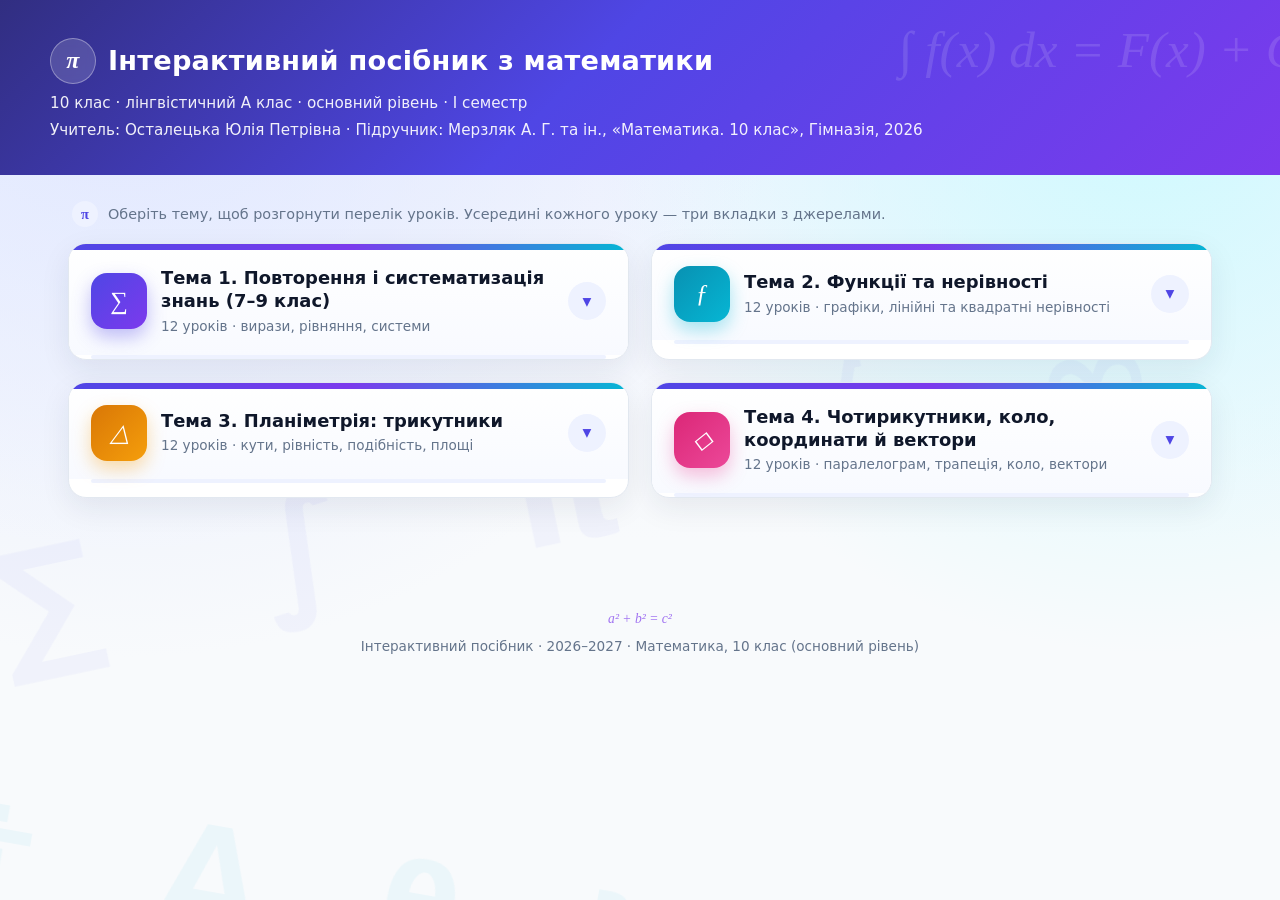
==== index.html @ 5ad41b68 "Update print statement from 'Hello' to 'Goodbye'" ====
<!DOCTYPE html>
<html lang="uk">
<head>
<meta charset="UTF-8">
<meta name="viewport" content="width=device-width, initial-scale=1.0">
<title>Інтерактивний посібник з математики — 10 клас</title>
<style>
  :root{
    --bg1:#eef2ff; --bg2:#f8fafc;
    --card:#ffffff; --ink:#0f172a; --muted:#64748b;
    --accent:#4f46e5; --accent-2:#7c3aed; --accent-3:#06b6d4;
    --soft:#eef2ff; --line:#e2e8f0;
    --ok:#16a34a; --warn:#f59e0b;
    --shadow:0 10px 30px rgba(30,41,59,.08);
    --shadow-lg:0 20px 45px rgba(79,70,229,.18);
    --radius:18px;
  }
  *{box-sizing:border-box}
  html{scroll-behavior:smooth}
  body{
    margin:0;
    font-family: system-ui, -apple-system, "Segoe UI", Roboto, Arial, sans-serif;
    color:var(--ink); line-height:1.55;
    background:
      radial-gradient(circle at 10% 0%, #e0e7ff 0%, transparent 45%),
      radial-gradient(circle at 90% 10%, #cffafe 0%, transparent 40%),
      linear-gradient(180deg, var(--bg1), var(--bg2) 60%);
    background-attachment:fixed;
    min-height:100vh;
  }
  /* Декоративні математичні символи на фоні */
  body::before, body::after{
    content:"∑ ∫ π √ ∞ ≈ ≠ ± × ÷ Δ θ λ μ σ φ";
    position:fixed; font-size:9rem; font-weight:900;
    color:rgba(79,70,229,.045);
    pointer-events:none; z-index:0; white-space:nowrap;
    letter-spacing:.4em;
  }
  body::before{top:6%; left:-4%; transform:rotate(-12deg)}
  body::after{bottom:4%; right:-6%; transform:rotate(10deg); font-size:7rem; color:rgba(6,182,212,.05)}

  /* ===== Header ===== */
  header.top{
    position:relative; z-index:1;
    background:linear-gradient(135deg,#312e81 0%, #4f46e5 45%, #7c3aed 100%);
    color:#fff; padding:38px 22px 30px; overflow:hidden;
  }
  header.top::before{
    content:"∫ f(x) dx = F(x) + C";
    position:absolute; right:-20px; top:10px;
    font-family:"Cambria Math","Times New Roman",serif;
    font-size:3.2rem; font-style:italic; opacity:.12;
    pointer-events:none;
  }
  header.top .inner{max-width:1180px; margin:0 auto}
  header.top h1{
    margin:0 0 8px; font-size:1.7rem; letter-spacing:.2px;
    display:flex; align-items:center; gap:12px; flex-wrap:wrap;
  }
  header.top h1 .pi-badge{
    display:inline-grid; place-items:center;
    width:46px; height:46px; border-radius:50%;
    background:rgba(255,255,255,.15); border:1px solid rgba(255,255,255,.35);
    font-family:"Cambria Math",serif; font-style:italic; font-size:1.5rem;
    backdrop-filter:blur(4px);
  }
  header.top p{margin:3px 0; opacity:.92; font-size:.95rem}

  /* ===== Main layout ===== */
  main{position:relative; z-index:1; max-width:1180px; margin:26px auto; padding:0 18px 60px}

  .section-hint{
    display:flex; align-items:center; gap:10px;
    font-size:.9rem; color:var(--muted); margin:0 0 16px 4px;
  }
  .section-hint::before{
    content:"π"; display:inline-grid; place-items:center;
    width:26px; height:26px; border-radius:50%;
    background:var(--soft); color:var(--accent); font-weight:800;
    font-family:"Cambria Math",serif;
  }

  /* ===== Topic cards ===== */
  .topics{display:grid; gap:22px; grid-template-columns:1fr}
  @media(min-width:860px){ .topics{grid-template-columns:1fr 1fr} }

  .topic{
    background:var(--card); border-radius:var(--radius);
    box-shadow:var(--shadow); border:1px solid var(--line);
    overflow:hidden; position:relative;
    transition:transform .25s ease, box-shadow .25s ease;
  }
  .topic:hover{transform:translateY(-3px); box-shadow:var(--shadow-lg)}
  .topic::before{
    content:""; position:absolute; inset:0 0 auto 0; height:6px;
    background:linear-gradient(90deg,var(--accent),var(--accent-2),var(--accent-3));
  }

  .topic-head{
    display:flex; align-items:center; gap:14px;
    padding:22px 22px 18px; cursor:pointer; user-select:none;
    background:linear-gradient(180deg,#ffffff,#f8faff);
  }
  .topic-icon{
    flex:0 0 56px; height:56px; border-radius:16px;
    display:grid; place-items:center; font-size:1.55rem;
    color:#fff; font-family:"Cambria Math",serif; font-style:italic;
    background:linear-gradient(135deg,var(--accent),var(--accent-2));
    box-shadow:0 8px 18px rgba(79,70,229,.35);
  }
  .topic:nth-child(2) .topic-icon{background:linear-gradient(135deg,#0891b2,#06b6d4); box-shadow:0 8px 18px rgba(6,182,212,.35)}
  .topic:nth-child(3) .topic-icon{background:linear-gradient(135deg,#d97706,#f59e0b); box-shadow:0 8px 18px rgba(245,158,11,.35)}
  .topic:nth-child(4) .topic-icon{background:linear-gradient(135deg,#db2777,#ec4899); box-shadow:0 8px 18px rgba(236,72,153,.35)}

  .topic-meta{flex:1; min-width:0}
  .topic-meta h2{margin:0; font-size:1.12rem; line-height:1.3}
  .topic-meta .sub{color:var(--muted); font-size:.85rem; margin-top:3px}
  .topic-toggle{
    flex:0 0 auto; width:38px; height:38px; border-radius:50%;
    display:grid; place-items:center; color:var(--accent);
    background:var(--soft); font-size:1.1rem; font-weight:800;
    transition:transform .3s ease, background .3s ease;
  }
  .topic.open .topic-toggle{transform:rotate(180deg); background:#ddd6fe}

  /* Progress-ish bar */
  .topic-bar{
    height:4px; background:#eef2ff; margin:0 22px;
    border-radius:999px; overflow:hidden;
  }
  .topic-bar span{
    display:block; height:100%; width:0;
    background:linear-gradient(90deg,var(--accent),var(--accent-2));
    border-radius:999px; transition:width .5s ease;
  }

  /* Lessons inside */
  .lessons{
    display:none; padding:14px 14px 18px;
  }
  .topic.open .lessons{display:block; animation:slideDown .35s ease}
  @keyframes slideDown{from{opacity:0; transform:translateY(-8px)} to{opacity:1; transform:none}}

  .lesson-link{
    display:flex; align-items:center; gap:12px;
    padding:11px 14px; border-radius:12px; cursor:pointer;
    color:var(--ink); text-decoration:none; font-size:.93rem;
    border:1px solid transparent; transition:all .18s ease;
  }
  .lesson-link:hover{background:var(--soft); border-color:#c7d2fe}
  .lesson-link .num{
    flex:0 0 28px; height:28px; border-radius:8px;
    display:grid; place-items:center; font-size:.78rem; font-weight:800;
    color:#fff; background:linear-gradient(135deg,var(--accent),var(--accent-2));
  }
  .lesson-link.control .num{background:linear-gradient(135deg,#dc2626,#f97316)}
  .lesson-link.control{font-weight:600}
  .lesson-link .tag{
    margin-left:auto; font-size:.7rem; font-weight:700;
    padding:2px 8px; border-radius:999px; color:#92400e;
    background:#fef3c7; white-space:nowrap;
  }

  /* ===== Lesson view ===== */
  .lesson-view{display:none; animation:fade .3s ease}
  .lesson-view.active{display:block}
  @keyframes fade{from{opacity:0; transform:translateY(10px)} to{opacity:1; transform:none}}

  .back-btn{
    display:inline-flex; align-items:center; gap:8px;
    background:#fff; border:1px solid var(--line); color:var(--accent);
    padding:9px 16px; border-radius:12px; cursor:pointer; font-weight:600;
    font-size:.9rem; box-shadow:var(--shadow); margin-bottom:16px;
    transition:all .18s ease;
  }
  .back-btn:hover{background:var(--soft); border-color:#c7d2fe; transform:translateX(-2px)}

  .lesson-card{
    background:var(--card); border-radius:var(--radius);
    box-shadow:var(--shadow); border:1px solid var(--line);
    padding:24px; position:relative; overflow:hidden;
  }
  .lesson-card::after{
    content:"∴";
    position:absolute; right:18px; top:8px; font-size:3.4rem;
    color:rgba(79,70,229,.06); font-family:"Cambria Math",serif;
    pointer-events:none;
  }
  .lesson-card h2{margin:0 0 4px; font-size:1.35rem}
  .badge{
    display:inline-block; background:var(--soft); color:var(--accent-2);
    font-size:.78rem; font-weight:700; padding:3px 10px; border-radius:999px;
    margin-bottom:14px; border:1px solid #e0e7ff;
  }

  /* Tabs */
  .tabs{
    display:flex; gap:6px; flex-wrap:wrap; margin:8px 0 20px;
    border-bottom:2px solid var(--line); padding-bottom:0;
  }
  .tab-btn{
    background:transparent; border:none; cursor:pointer;
    padding:11px 14px; font-size:.9rem; font-weight:700;
    color:var(--muted); border-radius:10px 10px 0 0;
    position:relative; top:2px; transition:all .18s ease;
    display:inline-flex; align-items:center; gap:6px;
  }
  .tab-btn:hover{color:var(--accent-2); background:#f5f7ff}
  .tab-btn.active{
    color:var(--accent-2); background:#fff; border-bottom:3px solid var(--accent);
  }
  .tab-panel{display:none}
  .tab-panel.active{display:block; animation:fade .22s ease}

  /* Content */
  .panel h3{margin:18px 0 8px; color:var(--accent-2); font-size:1.05rem}
  .panel ul{margin:8px 0 8px 20px}
  .panel li{margin:4px 0}
  .formula{
    background:linear-gradient(180deg,#f8faff,#eef2ff);
    border-left:4px solid var(--accent); padding:11px 15px;
    border-radius:10px; margin:10px 0; overflow-x:auto;
    font-family:"Cambria Math","Times New Roman",serif;
    font-size:1.08rem;
  }
  .task{
    background:#fbfdff; border:1px solid var(--line); border-radius:12px;
    padding:14px 16px; margin:12px 0; transition:border-color .18s ease;
  }
  .task:hover{border-color:#c7d2fe}
  .task .q{font-weight:600}
  details{
    margin-top:10px; background:#f0fdf4; border:1px solid #bbf7d0;
    border-radius:10px; padding:10px 14px;
  }
  details summary{
    cursor:pointer; font-weight:700; color:var(--ok);
    user-select:none; list-style:none; display:flex; align-items:center; gap:6px;
  }
  details summary::-webkit-details-marker{display:none}
  details summary::before{
    content:"▸"; display:inline-block; transition:transform .2s;
  }
  details[open] summary::before{transform:rotate(90deg)}
  details .solution{margin-top:8px; color:#14532d; font-size:.96rem}
  .source{
    margin-top:16px; padding:10px 14px; border-left:4px solid var(--warn);
    background:#fffbeb; border-radius:8px; font-size:.87rem; color:#78350f;
  }
  .source strong{color:#92400e}
  .source::before{content:"📚 "}

  /* Footer */
  footer{
    position:relative; z-index:1; text-align:center;
    color:var(--muted); font-size:.85rem; padding:24px 16px 40px;
  }
  footer .fx{
    font-family:"Cambria Math",serif; font-style:italic;
    color:var(--accent-2); opacity:.7; display:block; margin-bottom:6px;
  }

  @media print{
    .tabs, .back-btn, footer, header.top .pi-badge{display:none}
    .topic.open .lessons{display:block}
    .lesson-view{display:block !important}
    .tab-panel{display:block !important}
    .lesson-card{box-shadow:none; page-break-after:always}
  }
</style>
</head>
<body>

<header class="top">
  <div class="inner">
    <h1><span class="pi-badge">π</span> Інтерактивний посібник з математики</h1>
    <p>10 клас · лінгвістичний А клас · основний рівень · I семестр</p>
    <p>Учитель: Осталецька Юлія Петрівна · Підручник: Мерзляк А. Г. та ін., «Математика. 10 клас», Гімназія, 2026</p>
  </div>
</header>

<main>
  <p class="section-hint">Оберіть тему, щоб розгорнути перелік уроків. Усередині кожного уроку — три вкладки з джерелами.</p>

  <!-- ================= TOPICS ================= -->
  <div class="topics" id="topics">

    <!-- ===== TOPIC 1 ===== -->
    <section class="topic" data-topic="1">
      <div class="topic-head">
        <div class="topic-icon">∑</div>
        <div class="topic-meta">
          <h2>Тема 1. Повторення і систематизація знань (7–9 клас)</h2>
          <div class="sub">12 уроків · вирази, рівняння, системи</div>
        </div>
        <div class="topic-toggle">▾</div>
      </div>
      <div class="topic-bar"><span></span></div>
      <div class="lessons">
        <a class="lesson-link" data-lesson="1"><span class="num">1</span> Тотожні перетворення цілих виразів</a>
        <a class="lesson-link" data-lesson="2"><span class="num">2</span> Розклад многочлена на множники</a>
        <a class="lesson-link" data-lesson="3"><span class="num">3</span> Найпростіші ірраціональні вирази</a>
        <a class="lesson-link" data-lesson="4"><span class="num">4</span> Розв'язування задач</a>
        <a class="lesson-link" data-lesson="5"><span class="num">5</span> Дробово-раціональні вирази</a>
        <a class="lesson-link" data-lesson="6"><span class="num">6</span> Розв'язування задач. Самостійна робота <span class="tag">СР</span></a>
        <a class="lesson-link" data-lesson="7"><span class="num">7</span> Лінійні рівняння</a>
        <a class="lesson-link" data-lesson="8"><span class="num">8</span> Системи лінійних рівнянь</a>
        <a class="lesson-link" data-lesson="9"><span class="num">9</span> Квадратні рівняння</a>
        <a class="lesson-link" data-lesson="10"><span class="num">10</span> Розв'язування задач. Самостійна робота <span class="tag">СР</span></a>
        <a class="lesson-link" data-lesson="11"><span class="num">11</span> Найпростіші дробово-раціональні рівняння</a>
        <a class="lesson-link control" data-lesson="12"><span class="num">12</span> Контрольна робота № 1 <span class="tag">КР</span></a>
      </div>
    </section>

    <!-- ===== TOPIC 2 ===== -->
    <section class="topic" data-topic="2">
      <div class="topic-head">
        <div class="topic-icon">ƒ</div>
        <div class="topic-meta">
          <h2>Тема 2. Функції та нерівності</h2>
          <div class="sub">12 уроків · графіки, лінійні та квадратні нерівності</div>
        </div>
        <div class="topic-toggle">▾</div>
      </div>
      <div class="topic-bar"><span></span></div>
      <div class="lessons">
        <a class="lesson-link" data-lesson="13"><span class="num">13</span> Поняття функції та її властивості</a>
        <a class="lesson-link" data-lesson="14"><span class="num">14</span> Лінійна функція, її графік</a>
        <a class="lesson-link" data-lesson="15"><span class="num">15</span> Квадратична функція та її властивості</a>
        <a class="lesson-link" data-lesson="16"><span class="num">16</span> Побудова графіка квадратичної функції</a>
        <a class="lesson-link" data-lesson="17"><span class="num">17</span> Застосування графіків функцій</a>
        <a class="lesson-link" data-lesson="18"><span class="num">18</span> Розв'язування задач. Самостійна робота <span class="tag">СР</span></a>
        <a class="lesson-link" data-lesson="19"><span class="num">19</span> Лінійні нерівності. Системи</a>
        <a class="lesson-link" data-lesson="20"><span class="num">20</span> Подвійні лінійні нерівності</a>
        <a class="lesson-link" data-lesson="21"><span class="num">21</span> Квадратні нерівності</a>
        <a class="lesson-link" data-lesson="22"><span class="num">22</span> Розв'язування задач. Самостійна робота <span class="tag">СР</span></a>
        <a class="lesson-link" data-lesson="23"><span class="num">23</span> Квадратні нерівності (поглиблення)</a>
        <a class="lesson-link control" data-lesson="24"><span class="num">24</span> Контрольна робота № 2 <span class="tag">КР</span></a>
      </div>
    </section>

    <!-- ===== TOPIC 3 ===== -->
    <section class="topic" data-topic="3">
      <div class="topic-head">
        <div class="topic-icon">△</div>
        <div class="topic-meta">
          <h2>Тема 3. Планіметрія: трикутники</h2>
          <div class="sub">12 уроків · кути, рівність, подібність, площі</div>
        </div>
        <div class="topic-toggle">▾</div>
      </div>
      <div class="topic-bar"><span></span></div>
      <div class="lessons">
        <a class="lesson-link" data-lesson="25"><span class="num">25</span> Суміжні та вертикальні кути</a>
        <a class="lesson-link" data-lesson="26"><span class="num">26</span> Властивості та ознаки паралельних прямих</a>
        <a class="lesson-link" data-lesson="27"><span class="num">27</span> Трикутники. Види трикутників</a>
        <a class="lesson-link" data-lesson="28"><span class="num">28</span> Ознаки рівності трикутників</a>
        <a class="lesson-link" data-lesson="29"><span class="num">29</span> Прямокутний трикутник. Теорема Піфагора</a>
        <a class="lesson-link" data-lesson="30"><span class="num">30</span> Розв'язування прямокутних трикутників. СР <span class="tag">СР</span></a>
        <a class="lesson-link" data-lesson="31"><span class="num">31</span> Теорема Фалеса. Пропорційні відрізки</a>
        <a class="lesson-link" data-lesson="32"><span class="num">32</span> Ознаки подібності трикутників</a>
        <a class="lesson-link" data-lesson="33"><span class="num">33</span> Площа трикутника</a>
        <a class="lesson-link" data-lesson="34"><span class="num">34</span> Формула Герона. Самостійна робота <span class="tag">СР</span></a>
        <a class="lesson-link" data-lesson="35"><span class="num">35</span> Теорема косинусів. Теорема синусів</a>
        <a class="lesson-link control" data-lesson="36"><span class="num">36</span> Контрольна робота № 3 <span class="tag">КР</span></a>
      </div>
    </section>

    <!-- ===== TOPIC 4 ===== -->
    <section class="topic" data-topic="4">
      <div class="topic-head">
        <div class="topic-icon">◇</div>
        <div class="topic-meta">
          <h2>Тема 4. Чотирикутники, коло, координати й вектори</h2>
          <div class="sub">12 уроків · паралелограм, трапеція, коло, вектори</div>
        </div>
        <div class="topic-toggle">▾</div>
      </div>
      <div class="topic-bar"><span></span></div>
      <div class="lessons">
        <a class="lesson-link" data-lesson="37"><span class="num">37</span> Види чотирикутників та їх властивості</a>
        <a class="lesson-link" data-lesson="38"><span class="num">38</span> Паралелограм. Властивості</a>
        <a class="lesson-link" data-lesson="39"><span class="num">39</span> Ромб. Прямокутник. Квадрат</a>
        <a class="lesson-link" data-lesson="40"><span class="num">40</span> Розв'язування задач</a>
        <a class="lesson-link" data-lesson="41"><span class="num">41</span> Трапеція. Види трапецій</a>
        <a class="lesson-link" data-lesson="42"><span class="num">42</span> Розв'язування задач. Самостійна робота <span class="tag">СР</span></a>
        <a class="lesson-link" data-lesson="43"><span class="num">43</span> Коло та круг</a>
        <a class="lesson-link" data-lesson="44"><span class="num">44</span> Розв'язування задач</a>
        <a class="lesson-link" data-lesson="45"><span class="num">45</span> Вписані та описані багатокутники</a>
        <a class="lesson-link" data-lesson="46"><span class="num">46</span> Розв'язування задач. Самостійна робота <span class="tag">СР</span></a>
        <a class="lesson-link" data-lesson="47"><span class="num">47</span> Координати та вектори</a>
        <a class="lesson-link" data-lesson="48"><span class="num">48</span> Розв'язування задач. Тематична <span class="tag">Т</span></a>
      </div>
    </section>
  </div>

  <!-- ================= LESSON VIEW ================= -->
  <div class="lesson-view" id="lessonView">
    <button class="back-btn" id="backBtn">← До теми</button>
    <div class="lesson-card" id="lessonCard">
      <!-- динамічно наповнюється через JS-шаблони нижче -->
    </div>
  </div>
</main>

<footer>
  <span class="fx">a² + b² = c²</span>
  Інтерактивний посібник · 2026–2027 · Математика, 10 клас (основний рівень)
</footer>

<!-- ============================================================
     ШАБЛОНИ УРОКІВ (приховані). Дані уроків зібрані в JS.
     ============================================================ -->
<script>
/* ------------------------- ДАНІ УРОКІВ ------------------------- */
const LESSONS = {
  1: {
    title: "Тотожні перетворення цілих виразів",
    topic: "Тема 1. Повторення (7–9 клас)",
    dovid: `
      <h3>Основні поняття</h3>
      <ul>
        <li><b>Тотожність</b> — рівність, правильна за всіх допустимих значень змінних.</li>
        <li><b>Тотожні перетворення</b> — заміна виразу тотожно рівним йому.</li>
      </ul>
      <h3>Формули скороченого множення</h3>
      <div class="formula">(a ± b)² = a² ± 2ab + b²</div>
      <div class="formula">a² − b² = (a − b)(a + b)</div>
      <div class="formula">(a ± b)³ = a³ ± 3a²b + 3ab² ± b³</div>
      <div class="formula">a³ ± b³ = (a ± b)(a² ∓ ab + b²)</div>
      <h3>Порядок дій</h3>
      <p>Дії в дужках → степені → множення/ділення → додавання/віднімання.</p>
      <div class="source"><strong>Джерела:</strong> Мерзляк А. Г. та ін. Математика. 10 клас. § 1. — С. 5–12; формули скороченого множення (курс 7 класу).</div>`,
    razom: `
      <div class="task"><div class="q">Завдання 1. Спростіть: (2x − 3)² − (2x + 1)(2x − 1).</div>
        <details><summary>Показати розв'язок</summary><div class="solution">
          (2x−3)² = 4x² − 12x + 9; (2x+1)(2x−1) = 4x² − 1;<br>
          Різниця: 4x² − 12x + 9 − (4x² − 1) = <b>−12x + 10</b>.
        </div></details></div>
      <div class="task"><div class="q">Завдання 2. Розкладіть на множники: a³ − 8b³.</div>
        <details><summary>Показати розв'язок</summary><div class="solution">
          За формулою різниці кубів: a³ − (2b)³ = <b>(a − 2b)(a² + 2ab + 4b²)</b>.
        </div></details></div>
      <div class="task"><div class="q">Завдання 3. Доведіть тотожність: (a+b)² − (a−b)² = 4ab.</div>
        <details><summary>Показати розв'язок</summary><div class="solution">
          Ліва частина: a² + 2ab + b² − (a² − 2ab + b²) = <b>4ab</b>. Тотожність доведено.
        </div></details></div>
      <div class="source"><strong>Джерела:</strong> Мерзляк А. Г. та ін. Математика. 10 клас. § 1, впр. 1–18.</div>`,
    samo: `
      <div class="task"><div class="q">1. Спростіть: (3a − 2b)² + (3a + 2b)(3a − 2b).</div></div>
      <div class="task"><div class="q">2. Розкладіть на множники: x⁴ − 16.</div></div>
      <div class="task"><div class="q">3. Доведіть, що (n+3)² − (n−3)² кратне 12 для будь-якого цілого n.</div></div>
      <div class="source"><strong>Джерела:</strong> Мерзляк А. Г. та ін. Математика. 10 клас. § 1, впр. 19–27.</div>`
  },
  2: {
    title: "Розклад многочлена на множники",
    topic: "Тема 1. Повторення (7–9 клас)",
    dovid: `
      <h3>Способи розкладання</h3>
      <ul>
        <li><b>Винесення спільного множника:</b> ma + mb = m(a+b).</li>
        <li><b>Групування:</b> ax + ay + bx + by = (x+y)(a+b).</li>
        <li><b>Формули скороченого множення.</b></li>
        <li><b>Виділення повного квадрата.</b></li>
      </ul>
      <h3>Ознака кратності</h3>
      <p>Якщо P(a) = 0, то многочлен P(x) ділиться на (x − a).</p>
      <div class="source"><strong>Джерела:</strong> Мерзляк А. Г. та ін. Математика. 10 клас. § 1. — С. 10–12.</div>`,
    razom: `
      <div class="task"><div class="q">Завдання 1. Розкладіть на множники: 6x² − 24.</div>
        <details><summary>Показати розв'язок</summary><div class="solution">6(x² − 4) = <b>6(x − 2)(x + 2)</b>.</div></details></div>
      <div class="task"><div class="q">Завдання 2. Розкладіть: x² + 5x − 6.</div>
        <details><summary>Показати розв'язок</summary><div class="solution">
          Корені x₁ = −6, x₂ = 1 (за теоремою Вієта).<br>
          Отже, x² + 5x − 6 = <b>(x + 6)(x − 1)</b>.
        </div></details></div>
      <div class="source"><strong>Джерела:</strong> Мерзляк А. Г. та ін. Математика. 10 клас. § 1, впр. 28–35.</div>`,
    samo: `
      <div class="task"><div class="q">1. Розкладіть: 2a² − 18b².</div></div>
      <div class="task"><div class="q">2. Розкладіть: x³ + 8.</div></div>
      <div class="task"><div class="q">3. Розкладіть: x² − 7x + 12.</div></div>
      <div class="source"><strong>Джерела:</strong> Мерзляк А. Г. та ін. Математика. 10 клас. § 1, впр. 36–42.</div>`
  },
  3: {
    title: "Найпростіші ірраціональні вирази",
    topic: "Тема 1. Повторення (7–9 клас)",
    dovid: `
      <h3>Арифметичний корінь n-го степеня</h3>
      <p>√[n]{a} = b, якщо b ≥ 0 і bⁿ = a (для парних n).</p>
      <h3>Властивості</h3>
      <div class="formula">√(ab) = √a · √b ;  √(a/b) = √a / √b ;  (√a)² = a (a ≥ 0)</div>
      <div class="formula">√(a²b) = |a| · √b</div>
      <p><b>Звільнення від ірраціональності</b> — множення на спряжений вираз.</p>
      <div class="source"><strong>Джерела:</strong> Мерзляк А. Г. та ін. Математика. 10 клас. § 2. — С. 13–18.</div>`,
    razom: `
      <div class="task"><div class="q">Завдання 1. Спростіть: √50 − √18.</div>
        <details><summary>Показати розв'язок</summary><div class="solution">√50 = 5√2; √18 = 3√2; різниця = <b>2√2</b>.</div></details></div>
      <div class="task"><div class="q">Завдання 2. Звільніться від ірраціональності: 6 / (√5 − √2).</div>
        <details><summary>Показати розв'язок</summary><div class="solution">
          6(√5 + √2) / ((√5)² − (√2)²) = 6(√5 + √2)/3 = <b>2(√5 + √2)</b>.
        </div></details></div>
      <div class="source"><strong>Джерела:</strong> Мерзляк А. Г. та ін. Математика. 10 клас. § 2, впр. 43–52.</div>`,
    samo: `
      <div class="task"><div class="q">1. Обчисліть: √72 + √32 − √98.</div></div>
      <div class="task"><div class="q">2. Звільніться від ірраціональності: 3 / (√7 + 2).</div></div>
      <div class="task"><div class="q">3. Спростіть: (√3 − √2)² + 2√6.</div></div>
      <div class="source"><strong>Джерела:</strong> Мерзляк А. Г. та ін. Математика. 10 клас. § 2, впр. 53–60.</div>`
  },
  /* ---------- Далі уроки 4–48 можна додати аналогічно. ---------- */
  4: {
    title: "Розв'язування задач",
    topic: "Тема 1. Повторення (7–9 клас)",
    dovid: `
      <h3>Алгоритм спрощення виразу</h3>
      <ul><li>Визначити ОДЗ.</li><li>Виконати дії в дужках.</li><li>Застосувати формули.</li><li>Звести подібні доданки.</li><li>Перевірити на ОДЗ.</li></ul>
      <div class="source"><strong>Джерела:</strong> Мерзляк А. Г. та ін. Математика. 10 клас. § 1–2 (узагальнення).</div>`,
    razom: `
      <div class="task"><div class="q">Спростіть: (x² − 9)/(x² + 6x + 9).</div>
        <details><summary>Показати розв'язок</summary><div class="solution"><b>(x−3)/(x+3)</b>, x ≠ −3.</div></details></div>
      <div class="task"><div class="q">Обчисліть: (√27 · √3)/√9.</div>
        <details><summary>Показати розв'язок</summary><div class="solution"><b>3</b>.</div></details></div>
      <div class="source"><strong>Джерела:</strong> Мерзляк А. Г. та ін. Математика. 10 клас. § 1–2, впр. 61–70.</div>`,
    samo: `
      <div class="task"><div class="q">1. Спростіть: (a² − 4)/(a² − 4a + 4).</div></div>
      <div class="task"><div class="q">2. Обчисліть: √48/√3 + √12.</div></div>
      <div class="source"><strong>Джерела:</strong> Мерзляк А. Г. та ін. Математика. 10 клас. § 1–2, впр. 71–78.</div>`
  },
  5: {
    title: "Дробово-раціональні вирази",
    topic: "Тема 1. Повторення (7–9 клас)",
    dovid: `
      <h3>Дії з дробами</h3>
      <div class="formula">a/b · c/d = ac/(bd) ;  a/b : c/d = ad/(bc)</div>
      <p>ОДЗ: знаменник ≠ 0. Скорочення — ділення на спільний множник.</p>
      <div class="source"><strong>Джерела:</strong> Мерзляк А. Г. та ін. Математика. 10 клас. § 3. — С. 19–24.</div>`,
    razom: `
      <div class="task"><div class="q">Спростіть: (x² − 1)/x · x²/(x + 1).</div>
        <details><summary>Показати розв'язок</summary><div class="solution"><b>x(x−1)</b>, x ≠ 0, x ≠ −1.</div></details></div>
      <div class="task"><div class="q">Виконайте дії: 2/(x−3) − 1/(x+2).</div>
        <details><summary>Показати розв'язок</summary><div class="solution"><b>(x + 7)/((x−3)(x+2))</b>.</div></details></div>
      <div class="source"><strong>Джерела:</strong> Мерзляк А. Г. та ін. Математика. 10 клас. § 3, впр. 79–88.</div>`,
    samo: `
      <div class="task"><div class="q">1. Спростіть: (a² − b²)/(a + b) · 1/(a − b).</div></div>
      <div class="task"><div class="q">2. Виконайте дії: 3/(x+1) + 2/(x−1).</div></div>
      <div class="source"><strong>Джерела:</strong> Мерзляк А. Г. та ін. Математика. 10 клас. § 3, впр. 89–96.</div>`
  },
  /* Заглушка для уроків без окремого контенту */
  _default: {
    title: "Урок (контент у процесі наповнення)",
    topic: "Інтерактивний посібник",
    dovid: `<p>Матеріал цього уроку буде додано найближчим часом. Скористайтеся іншими уроками або зверніться до вчителя.</p>
            <div class="source"><strong>Джерела:</strong> Мерзляк А. Г. та ін. Математика. 10 клас. — Гімназія, 2026.</div>`,
    razom: `<div class="task"><div class="q">Завдання з'являться незабаром.</div></div>
            <div class="source"><strong>Джерела:</strong> Мерзляк А. Г. та ін. Математика. 10 клас.</div>`,
    samo: `<div class="task"><div class="q">Завдання для самопідготовки з'являться незабаром.</div></div>
           <div class="source"><strong>Джерела:</strong> Мерзляк А. Г. та ін. Математика. 10 клас.</div>`
  }
};

/* ------------------------- ЛОГІКА UI ------------------------- */

/* 1) Розгортання тем */
document.querySelectorAll('.topic').forEach(topic => {
  const head = topic.querySelector('.topic-head');
  const bar  = topic.querySelector('.topic-bar span');

  head.addEventListener('click', () => {
    topic.classList.toggle('open');
    if (topic.classList.contains('open')) {
      bar.style.width = '100%';
    } else {
      bar.style.width = '0';
    }
  });
});

/* 2) Відкриття уроку */
const lessonView = document.getElementById('lessonView');
const lessonCard = document.getElementById('lessonCard');
const topicsBox  = document.getElementById('topics');
const backBtn    = document.getElementById('backBtn');

function openLesson(num, pushState = true) {
  const data = LESSONS[num] || LESSONS._default;

  lessonCard.innerHTML = `
    <h2>Урок ${num}. ${data.title}</h2>
    <span class="badge">${data.topic}</span>

    <div class="tabs">
      <button class="tab-btn active" data-tab="dovid">📖 Довідник-помічник</button>
      <button class="tab-btn" data-tab="razom">🤝 Працюємо разом</button>
      <button class="tab-btn" data-tab="samo">✍️ Завдання для самопідготовки</button>
    </div>

    <div class="tab-panel active" data-panel="dovid"><div class="panel">${data.dovid}</div></div>
    <div class="tab-panel" data-panel="razom"><div class="panel">${data.razom}</div></div>
    <div class="tab-panel" data-panel="samo"><div class="panel">${data.samo}</div></div>
  `;

  /* Вкладки */
  lessonCard.querySelectorAll('.tab-btn').forEach(btn => {
    btn.addEventListener('click', () => {
      const key = btn.dataset.tab;
      lessonCard.querySelectorAll('.tab-btn').forEach(b => b.classList.toggle('active', b === btn));
      lessonCard.querySelectorAll('.tab-panel').forEach(p => p.classList.toggle('active', p.dataset.panel === key));
    });
  });

  topicsBox.style.display = 'none';
  lessonView.classList.add('active');
  window.scrollTo({ top: 0, behavior: 'smooth' });

  if (pushState) {
    history.pushState({ lesson: num }, '', `#lesson-${num}`);
  }
}

function closeLesson(pushState = true) {
  lessonView.classList.remove('active');
  topicsBox.style.display = '';
  window.scrollTo({ top: 0, behavior: 'smooth' });
  if (pushState) history.pushState({}, '', '#');
}

/* Клік по уроку в темі */
document.querySelectorAll('.lesson-link').forEach(link => {
  link.addEventListener('click', e => {
    e.preventDefault();
    openLesson(link.dataset.lesson);
  });
});

backBtn.addEventListener('click', () => closeLesson());

/* Підтримка історії браузера */
window.addEventListener('popstate', e => {
  if (e.state && e.state.lesson) {
    openLesson(e.state.lesson, false);
  } else {
    closeLesson(false);
  }
});

/* Якщо сторінку відкрито з #lesson-N — показати одразу */
(function initFromHash() {
  const m = location.hash.match(/^#lesson-(\d+)$/);
  if (m) openLesson(m[1], false);
})();
</script>
</body>
</html>
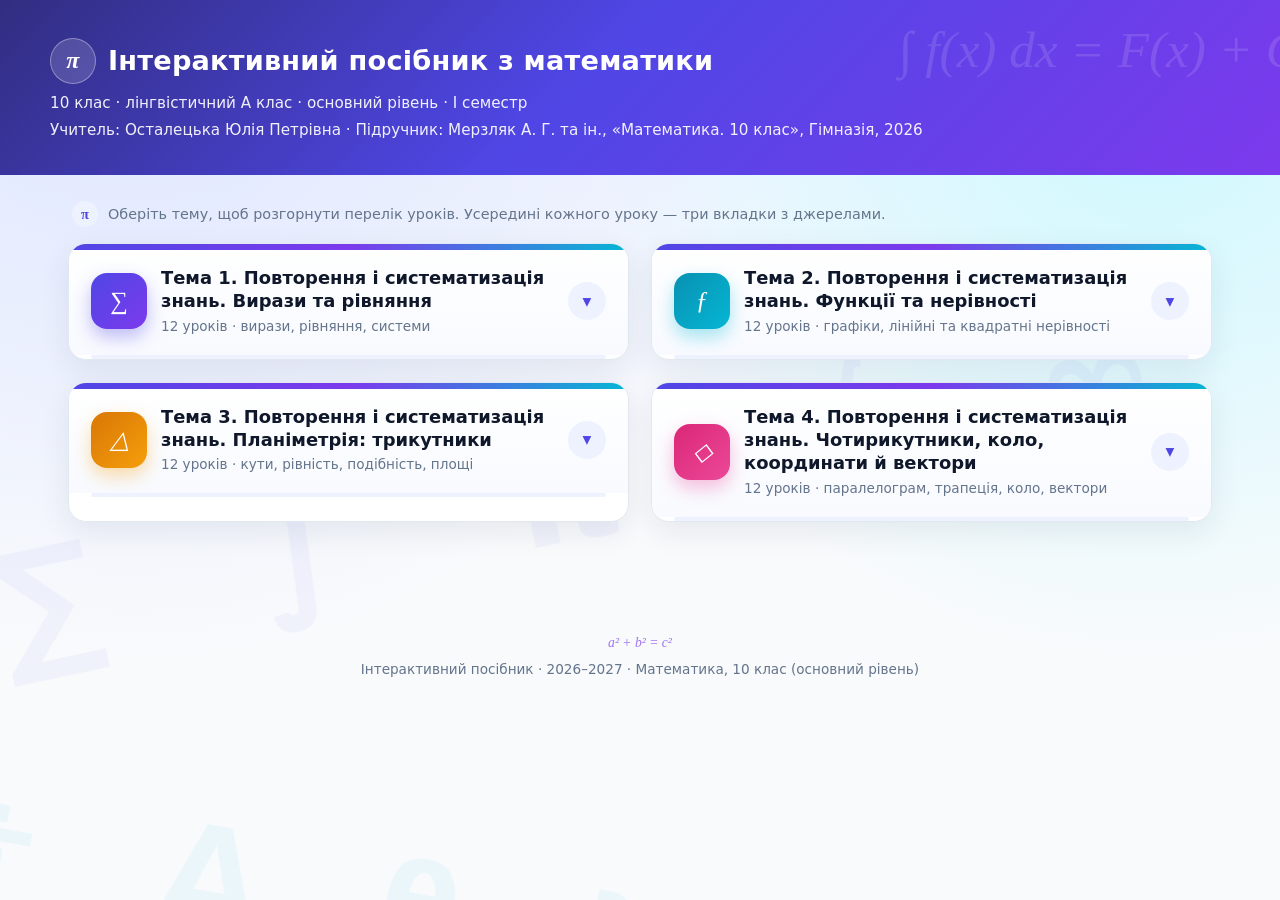
==== commit 9373050a: "Update topic headings to include 'Повторення і систематизація знань'" ====
--- a/index.html
+++ b/index.html
@@ -290,7 +290,7 @@
       <div class="topic-head">
         <div class="topic-icon">∑</div>
         <div class="topic-meta">
-          <h2>Тема 1. Повторення і систематизація знань (7–9 клас)</h2>
+          <h2>Тема 1. Повторення і систематизація знань. Вирази та рівняння </h2>
           <div class="sub">12 уроків · вирази, рівняння, системи</div>
         </div>
         <div class="topic-toggle">▾</div>
@@ -317,7 +317,7 @@
       <div class="topic-head">
         <div class="topic-icon">ƒ</div>
         <div class="topic-meta">
-          <h2>Тема 2. Функції та нерівності</h2>
+          <h2>Тема 2. Повторення і систематизація знань. Функції та нерівності</h2>
           <div class="sub">12 уроків · графіки, лінійні та квадратні нерівності</div>
         </div>
         <div class="topic-toggle">▾</div>
@@ -344,7 +344,7 @@
       <div class="topic-head">
         <div class="topic-icon">△</div>
         <div class="topic-meta">
-          <h2>Тема 3. Планіметрія: трикутники</h2>
+          <h2>Тема 3. Повторення і систематизація знань. Планіметрія: трикутники</h2>
           <div class="sub">12 уроків · кути, рівність, подібність, площі</div>
         </div>
         <div class="topic-toggle">▾</div>
@@ -371,7 +371,7 @@
       <div class="topic-head">
         <div class="topic-icon">◇</div>
         <div class="topic-meta">
-          <h2>Тема 4. Чотирикутники, коло, координати й вектори</h2>
+          <h2>Тема 4. Повторення і систематизація знань. Чотирикутники, коло, координати й вектори</h2>
           <div class="sub">12 уроків · паралелограм, трапеція, коло, вектори</div>
         </div>
         <div class="topic-toggle">▾</div>
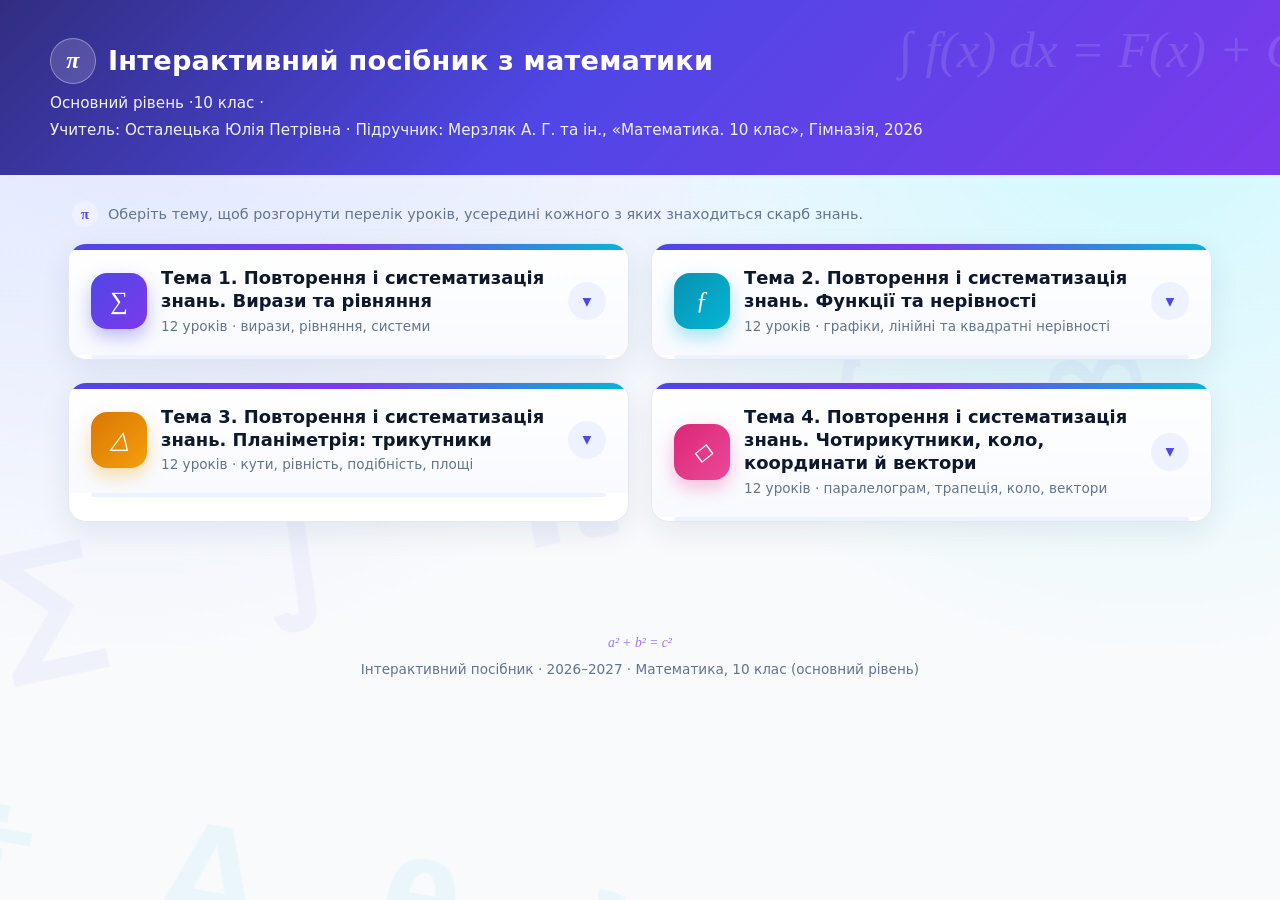
==== commit 611d99c2: "Revise text in index.html for better clarity Updated the introductory text and section hint for clar" ====
--- a/index.html
+++ b/index.html
@@ -28,7 +28,6 @@
     background-attachment:fixed;
     min-height:100vh;
   }
-  /* Декоративні математичні символи на фоні */
   body::before, body::after{
     content:"∑ ∫ π √ ∞ ≈ ≠ ± × ÷ Δ θ λ μ σ φ";
     position:fixed; font-size:9rem; font-weight:900;
@@ -39,7 +38,6 @@
   body::before{top:6%; left:-4%; transform:rotate(-12deg)}
   body::after{bottom:4%; right:-6%; transform:rotate(10deg); font-size:7rem; color:rgba(6,182,212,.05)}
 
-  /* ===== Header ===== */
   header.top{
     position:relative; z-index:1;
     background:linear-gradient(135deg,#312e81 0%, #4f46e5 45%, #7c3aed 100%);
@@ -66,7 +64,6 @@
   }
   header.top p{margin:3px 0; opacity:.92; font-size:.95rem}
 
-  /* ===== Main layout ===== */
   main{position:relative; z-index:1; max-width:1180px; margin:26px auto; padding:0 18px 60px}
 
   .section-hint{
@@ -80,7 +77,6 @@
     font-family:"Cambria Math",serif;
   }
 
-  /* ===== Topic cards ===== */
   .topics{display:grid; gap:22px; grid-template-columns:1fr}
   @media(min-width:860px){ .topics{grid-template-columns:1fr 1fr} }
 
@@ -123,7 +119,6 @@
   }
   .topic.open .topic-toggle{transform:rotate(180deg); background:#ddd6fe}
 
-  /* Progress-ish bar */
   .topic-bar{
     height:4px; background:#eef2ff; margin:0 22px;
     border-radius:999px; overflow:hidden;
@@ -134,10 +129,7 @@
     border-radius:999px; transition:width .5s ease;
   }
 
-  /* Lessons inside */
-  .lessons{
-    display:none; padding:14px 14px 18px;
-  }
+  .lessons{display:none; padding:14px 14px 18px;}
   .topic.open .lessons{display:block; animation:slideDown .35s ease}
   @keyframes slideDown{from{opacity:0; transform:translateY(-8px)} to{opacity:1; transform:none}}
 
@@ -161,7 +153,6 @@
     background:#fef3c7; white-space:nowrap;
   }
 
-  /* ===== Lesson view ===== */
   .lesson-view{display:none; animation:fade .3s ease}
   .lesson-view.active{display:block}
   @keyframes fade{from{opacity:0; transform:translateY(10px)} to{opacity:1; transform:none}}
@@ -193,7 +184,6 @@
     margin-bottom:14px; border:1px solid #e0e7ff;
   }
 
-  /* Tabs */
   .tabs{
     display:flex; gap:6px; flex-wrap:wrap; margin:8px 0 20px;
     border-bottom:2px solid var(--line); padding-bottom:0;
@@ -212,7 +202,6 @@
   .tab-panel{display:none}
   .tab-panel.active{display:block; animation:fade .22s ease}
 
-  /* Content */
   .panel h3{margin:18px 0 8px; color:var(--accent-2); font-size:1.05rem}
   .panel ul{margin:8px 0 8px 20px}
   .panel li{margin:4px 0}
@@ -250,7 +239,21 @@
   .source strong{color:#92400e}
   .source::before{content:"📚 "}
 
-  /* Footer */
+  /* Кнопка переходу на окрему сторінку уроку */
+  .open-page-btn{
+    display:inline-flex; align-items:center; gap:8px;
+    padding:12px 20px; border-radius:12px;
+    background:linear-gradient(135deg,var(--accent),var(--accent-2));
+    color:#fff; text-decoration:none; font-weight:700; font-size:.95rem;
+    box-shadow:0 8px 20px rgba(79,70,229,.35);
+    transition:transform .18s ease, box-shadow .18s ease;
+  }
+  .open-page-btn:hover{
+    transform:translateY(-2px);
+    box-shadow:0 12px 26px rgba(79,70,229,.45);
+  }
+  .open-page-btn:active{transform:translateY(0)}
+
   footer{
     position:relative; z-index:1; text-align:center;
     color:var(--muted); font-size:.85rem; padding:24px 16px 40px;
@@ -274,23 +277,21 @@
 <header class="top">
   <div class="inner">
     <h1><span class="pi-badge">π</span> Інтерактивний посібник з математики</h1>
-    <p>10 клас · лінгвістичний А клас · основний рівень · I семестр</p>
+    <p> Основний рівень ·10 клас ·</p>
     <p>Учитель: Осталецька Юлія Петрівна · Підручник: Мерзляк А. Г. та ін., «Математика. 10 клас», Гімназія, 2026</p>
   </div>
 </header>
 
 <main>
-  <p class="section-hint">Оберіть тему, щоб розгорнути перелік уроків. Усередині кожного уроку — три вкладки з джерелами.</p>
-
-  <!-- ================= TOPICS ================= -->
+  <p class="section-hint">Оберіть тему, щоб розгорнути перелік уроків, усередині кожного з яких знаходиться скарб знань.</p>
+
   <div class="topics" id="topics">
 
-    <!-- ===== TOPIC 1 ===== -->
     <section class="topic" data-topic="1">
       <div class="topic-head">
         <div class="topic-icon">∑</div>
         <div class="topic-meta">
-          <h2>Тема 1. Повторення і систематизація знань. Вирази та рівняння </h2>
+          <h2>Тема 1. Повторення і систематизація знань. Вирази та рівняння</h2>
           <div class="sub">12 уроків · вирази, рівняння, системи</div>
         </div>
         <div class="topic-toggle">▾</div>
@@ -312,7 +313,6 @@
       </div>
     </section>
 
-    <!-- ===== TOPIC 2 ===== -->
     <section class="topic" data-topic="2">
       <div class="topic-head">
         <div class="topic-icon">ƒ</div>
@@ -339,7 +339,6 @@
       </div>
     </section>
 
-    <!-- ===== TOPIC 3 ===== -->
     <section class="topic" data-topic="3">
       <div class="topic-head">
         <div class="topic-icon">△</div>
@@ -366,7 +365,6 @@
       </div>
     </section>
 
-    <!-- ===== TOPIC 4 ===== -->
     <section class="topic" data-topic="4">
       <div class="topic-head">
         <div class="topic-icon">◇</div>
@@ -394,12 +392,9 @@
     </section>
   </div>
 
-  <!-- ================= LESSON VIEW ================= -->
   <div class="lesson-view" id="lessonView">
     <button class="back-btn" id="backBtn">← До теми</button>
-    <div class="lesson-card" id="lessonCard">
-      <!-- динамічно наповнюється через JS-шаблони нижче -->
-    </div>
+    <div class="lesson-card" id="lessonCard"></div>
   </div>
 </main>
 
@@ -408,11 +403,7 @@
   Інтерактивний посібник · 2026–2027 · Математика, 10 клас (основний рівень)
 </footer>
 
-<!-- ============================================================
-     ШАБЛОНИ УРОКІВ (приховані). Дані уроків зібрані в JS.
-     ============================================================ -->
 <script>
-/* ------------------------- ДАНІ УРОКІВ ------------------------- */
 const LESSONS = {
   1: {
     title: "Тотожні перетворення цілих виразів",
@@ -506,7 +497,6 @@
       <div class="task"><div class="q">3. Спростіть: (√3 − √2)² + 2√6.</div></div>
       <div class="source"><strong>Джерела:</strong> Мерзляк А. Г. та ін. Математика. 10 клас. § 2, впр. 53–60.</div>`
   },
-  /* ---------- Далі уроки 4–48 можна додати аналогічно. ---------- */
   4: {
     title: "Розв'язування задач",
     topic: "Тема 1. Повторення (7–9 клас)",
@@ -544,7 +534,37 @@
       <div class="task"><div class="q">2. Виконайте дії: 3/(x+1) + 2/(x−1).</div></div>
       <div class="source"><strong>Джерела:</strong> Мерзляк А. Г. та ін. Математика. 10 клас. § 3, впр. 89–96.</div>`
   },
-  /* Заглушка для уроків без окремого контенту */
+
+  25: {
+    title: "Суміжні та вертикальні кути. Властивості та ознаки паралельних прямих",
+    topic: "Тема 3. Планіметрія: трикутники",
+    dovid: `
+      <h3>🧐Теоретичні відомості до уроку</h3>
+      <p>Повний теоретичний матеріал, означення, властивості з теми «Суміжні та вертикальні кути. Ознаки та властивості паралельних прямих» подано 
+      <a class="open-page-btn"
+           href="https://docs.google.com/document/d/1qyriGWuxnfmRoReNOIL-nQsBUrEFMao8j4x--p_OM-A/edit?usp=sharing"
+           target="_blank" rel="noopener">
+           ТУТ⬇️ ↗
+        </a>
+        </p>
+      <p>
+        
+        <a class="open-page-btn"
+           href="03_trykutnyk/kuty_paralelni_prjami.html"
+           target="_blank" rel="noopener">
+           Тренажер ↗
+        </a>
+        
+      </p>
+      <div class="source"><strong>Джерела:</strong> Мерзляк А. Г. та ін. Математика. 10 клас. § 14; авторська розробка уроку (Осталецька Ю. П.).</div>`,
+    razom: `
+      <div class="task"><div class="q">Завдання з'являться незабаром.</div></div>
+      <div class="source"><strong>Джерела:</strong> Мерзляк А. Г. та ін. Математика. 10 клас. § 14.</div>`,
+    samo: `
+      <div class="task"><div class="q">Завдання для самопідготовки з'являться незабаром.</div></div>
+      <div class="source"><strong>Джерела:</strong> Мерзляк А. Г. та ін. Математика. 10 клас. § 14.</div>`
+  },
+
   _default: {
     title: "Урок (контент у процесі наповнення)",
     topic: "Інтерактивний посібник",
@@ -557,9 +577,6 @@
   }
 };
 
-/* ------------------------- ЛОГІКА UI ------------------------- */
-
-/* 1) Розгортання тем */
 document.querySelectorAll('.topic').forEach(topic => {
   const head = topic.querySelector('.topic-head');
   const bar  = topic.querySelector('.topic-bar span');
@@ -574,7 +591,6 @@
   });
 });
 
-/* 2) Відкриття уроку */
 const lessonView = document.getElementById('lessonView');
 const lessonCard = document.getElementById('lessonCard');
 const topicsBox  = document.getElementById('topics');
@@ -598,7 +614,6 @@
     <div class="tab-panel" data-panel="samo"><div class="panel">${data.samo}</div></div>
   `;
 
-  /* Вкладки */
   lessonCard.querySelectorAll('.tab-btn').forEach(btn => {
     btn.addEventListener('click', () => {
       const key = btn.dataset.tab;
@@ -623,7 +638,6 @@
   if (pushState) history.pushState({}, '', '#');
 }
 
-/* Клік по уроку в темі */
 document.querySelectorAll('.lesson-link').forEach(link => {
   link.addEventListener('click', e => {
     e.preventDefault();
@@ -633,7 +647,6 @@
 
 backBtn.addEventListener('click', () => closeLesson());
 
-/* Підтримка історії браузера */
 window.addEventListener('popstate', e => {
   if (e.state && e.state.lesson) {
     openLesson(e.state.lesson, false);
@@ -642,7 +655,6 @@
   }
 });
 
-/* Якщо сторінку відкрито з #lesson-N — показати одразу */
 (function initFromHash() {
   const m = location.hash.match(/^#lesson-(\d+)$/);
   if (m) openLesson(m[1], false);
